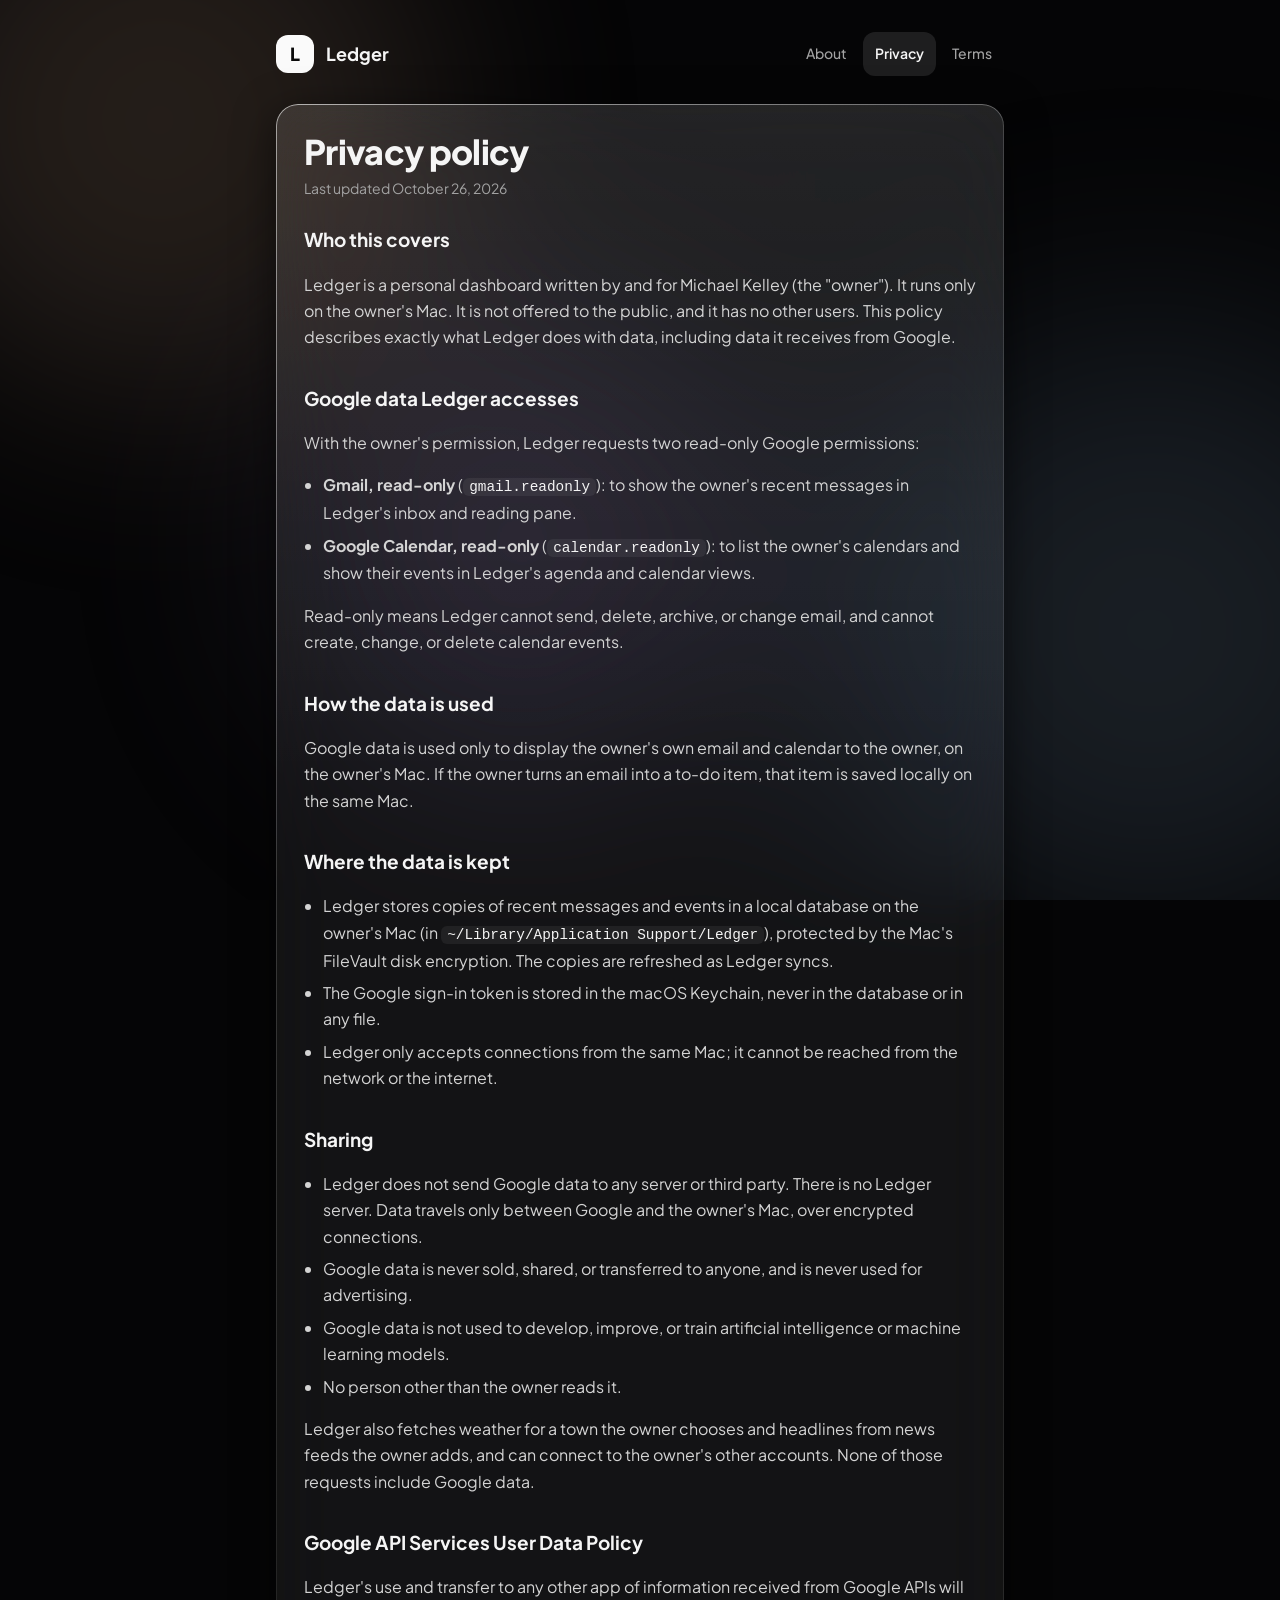
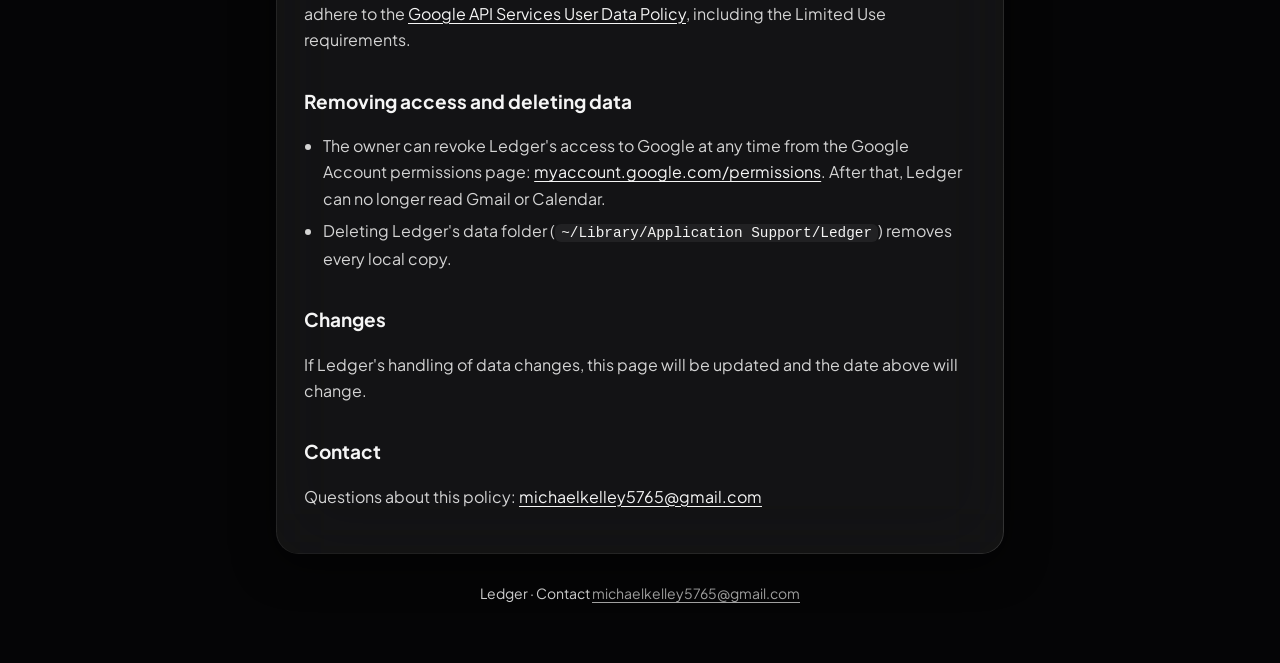
==== privacy/index.html @ 77232db5 "Ledger's public pages: homepage, privacy policy, terms Static pages in Ledger's black glass style fo" ====
<!doctype html>
<html lang="en">
  <head>
    <meta charset="utf-8" />
    <meta name="viewport" content="width=device-width, initial-scale=1" />
    <title>Privacy policy · Ledger</title>
    <meta name="description" content="How Ledger handles data, including read-only Google user data that stays on its owner's Mac." />
    <meta name="theme-color" content="#050506" />
    <link rel="icon" type="image/svg+xml" href="/favicon.svg" />
    <link rel="stylesheet" href="/styles.css" />
  </head>
  <body>
    <div class="backdrop" aria-hidden="true"><span></span><span></span><span></span></div>
    <div class="page">
      <header class="site">
        <a class="brand" href="/"><span class="mark" aria-hidden="true">L</span>Ledger</a>
        <nav class="site" aria-label="Site">
          <a href="/">About</a>
          <a href="/privacy/" aria-current="page">Privacy</a>
          <a href="/terms/">Terms</a>
        </nav>
      </header>
      <main class="glass">
        <h1>Privacy policy</h1>
        <p class="meta">Last updated October 26, 2026</p>

        <h2>Who this covers</h2>
        <p>Ledger is a personal dashboard written by and for Michael Kelley (the "owner"). It runs only on the owner's Mac. It is not offered to the public, and it has no other users. This policy describes exactly what Ledger does with data, including data it receives from Google.</p>

        <h2>Google data Ledger accesses</h2>
        <p>With the owner's permission, Ledger requests two read-only Google permissions:</p>
        <ul>
          <li><strong>Gmail, read-only</strong> (<code>gmail.readonly</code>): to show the owner's recent messages in Ledger's inbox and reading pane.</li>
          <li><strong>Google Calendar, read-only</strong> (<code>calendar.readonly</code>): to list the owner's calendars and show their events in Ledger's agenda and calendar views.</li>
        </ul>
        <p>Read-only means Ledger cannot send, delete, archive, or change email, and cannot create, change, or delete calendar events.</p>

        <h2>How the data is used</h2>
        <p>Google data is used only to display the owner's own email and calendar to the owner, on the owner's Mac. If the owner turns an email into a to-do item, that item is saved locally on the same Mac.</p>

        <h2>Where the data is kept</h2>
        <ul>
          <li>Ledger stores copies of recent messages and events in a local database on the owner's Mac (in <code>~/Library/Application Support/Ledger</code>), protected by the Mac's FileVault disk encryption. The copies are refreshed as Ledger syncs.</li>
          <li>The Google sign-in token is stored in the macOS Keychain, never in the database or in any file.</li>
          <li>Ledger only accepts connections from the same Mac; it cannot be reached from the network or the internet.</li>
        </ul>

        <h2>Sharing</h2>
        <ul>
          <li>Ledger does not send Google data to any server or third party. There is no Ledger server. Data travels only between Google and the owner's Mac, over encrypted connections.</li>
          <li>Google data is never sold, shared, or transferred to anyone, and is never used for advertising.</li>
          <li>Google data is not used to develop, improve, or train artificial intelligence or machine learning models.</li>
          <li>No person other than the owner reads it.</li>
        </ul>
        <p>Ledger also fetches weather for a town the owner chooses and headlines from news feeds the owner adds, and can connect to the owner's other accounts. None of those requests include Google data.</p>

        <h2>Google API Services User Data Policy</h2>
        <p>Ledger's use and transfer to any other app of information received from Google APIs will adhere to the <a href="https://developers.google.com/terms/api-services-user-data-policy">Google API Services User Data Policy</a>, including the Limited Use requirements.</p>

        <h2>Removing access and deleting data</h2>
        <ul>
          <li>The owner can revoke Ledger's access to Google at any time from the Google Account permissions page: <a href="https://myaccount.google.com/permissions">myaccount.google.com/permissions</a>. After that, Ledger can no longer read Gmail or Calendar.</li>
          <li>Deleting Ledger's data folder (<code>~/Library/Application Support/Ledger</code>) removes every local copy.</li>
        </ul>

        <h2>Changes</h2>
        <p>If Ledger's handling of data changes, this page will be updated and the date above will change.</p>

        <h2>Contact</h2>
        <p>Questions about this policy: <a href="mailto:michaelkelley5765@gmail.com">michaelkelley5765@gmail.com</a></p>
      </main>
      <footer class="site">
        <p>Ledger · Contact <a href="mailto:michaelkelley5765@gmail.com">michaelkelley5765@gmail.com</a></p>
      </footer>
    </div>
  </body>
</html>
---- styles.css ----
/*
 * Ledger's black glass look, for the public pages: the same page color,
 * frosted cards, specular rim, and muted warm/cool background as the app.
 * Static on purpose: no scripts, no animation.
 */

@font-face {
  font-family: "Plus Jakarta Sans";
  src: url("/fonts/plus-jakarta-sans.woff2") format("woff2");
  font-weight: 200 800;
  font-display: swap;
}

:root {
  color-scheme: dark;
  --bg: #050506;
  --fg: #f5f5f5;
  --muted: #a3a3a3;
  --soft: #d4d4d4;
  --card: rgba(255, 255, 255, 0.06);
  --shadow: 0 10px 40px rgba(0, 0, 0, 0.55);
  --edge-top: rgba(255, 255, 255, 0.16);
  --edge-bottom: rgba(0, 0, 0, 0.45);
  --line: rgba(255, 255, 255, 0.08);
  --primary-bg: #fafafa;
  --primary-fg: #0a0a0a;
}

* {
  box-sizing: border-box;
}

html {
  background: var(--bg);
}

body {
  margin: 0;
  min-height: 100vh;
  color: var(--fg);
  font-family: "Plus Jakarta Sans", -apple-system, BlinkMacSystemFont, system-ui, sans-serif;
  font-size: 16px;
  line-height: 1.65;
  -webkit-font-smoothing: antialiased;
}

/* Soft, blurred warm and cool shapes for the glass to frost. */
.backdrop {
  position: fixed;
  inset: 0;
  overflow: hidden;
  pointer-events: none;
  z-index: 0;
}

.backdrop span {
  position: absolute;
  border-radius: 50%;
}

.backdrop span:nth-child(1) { width: 560px; height: 560px; top: -160px; left: -120px; background: #a0806a; opacity: 0.2; filter: blur(110px); }
.backdrop span:nth-child(2) { width: 620px; height: 620px; top: 320px; right: -180px; background: #6a84a0; opacity: 0.2; filter: blur(130px); }
.backdrop span:nth-child(3) { width: 480px; height: 480px; bottom: 120px; left: 22%; background: #7e7299; opacity: 0.17; filter: blur(120px); }

.page {
  position: relative;
  z-index: 1;
  max-width: 760px;
  margin: 0 auto;
  padding: 32px 16px 48px;
}

header.site {
  display: flex;
  flex-wrap: wrap;
  align-items: center;
  justify-content: space-between;
  gap: 12px;
  margin-bottom: 28px;
}

.brand {
  display: flex;
  align-items: center;
  gap: 12px;
  color: var(--fg);
  text-decoration: none;
  font-weight: 700;
  font-size: 18px;
}

.brand .mark {
  display: flex;
  align-items: center;
  justify-content: center;
  width: 38px;
  height: 38px;
  border-radius: 12px;
  background: var(--primary-bg);
  color: var(--primary-fg);
  font-weight: 800;
}

nav.site {
  display: flex;
  flex-wrap: wrap;
  gap: 4px;
}

nav.site a {
  display: inline-flex;
  align-items: center;
  min-height: 44px;
  padding: 0 12px;
  border-radius: 12px;
  color: var(--muted);
  font-size: 14px;
  font-weight: 500;
  text-decoration: none;
}

nav.site a:hover {
  color: var(--fg);
}

nav.site a[aria-current="page"] {
  background: rgba(255, 255, 255, 0.1);
  color: var(--fg);
  font-weight: 600;
}

/* The glass card: frosted fill, lit top edge, shaded bottom edge, and a
   gradient rim brightest at the top-left. */
.glass {
  position: relative;
  isolation: isolate;
  background: var(--card);
  -webkit-backdrop-filter: blur(36px) saturate(180%);
  backdrop-filter: blur(36px) saturate(180%);
  border-radius: 22px;
  box-shadow: var(--shadow), inset 0 1px 0 var(--edge-top), inset 0 -1px 0 var(--edge-bottom);
  padding: 28px;
}

.glass::before {
  content: "";
  position: absolute;
  inset: 0;
  z-index: -1;
  padding: 1px;
  border-radius: inherit;
  background: linear-gradient(135deg, rgba(255, 255, 255, 0.55), rgba(255, 255, 255, 0.16) 28%, rgba(255, 255, 255, 0.05) 62%, rgba(255, 255, 255, 0.14));
  -webkit-mask: linear-gradient(#000 0 0) content-box, linear-gradient(#000 0 0);
  -webkit-mask-composite: xor;
  mask: linear-gradient(#000 0 0) content-box, linear-gradient(#000 0 0);
  mask-composite: exclude;
  pointer-events: none;
}

.glass::after {
  content: "";
  position: absolute;
  inset: 0;
  z-index: -1;
  border-radius: inherit;
  background: linear-gradient(180deg, rgba(255, 255, 255, 0.07), transparent 33%);
  pointer-events: none;
}

h1 {
  margin: 0 0 6px;
  font-size: 34px;
  line-height: 1.15;
  font-weight: 800;
  letter-spacing: -0.02em;
}

h2 {
  margin: 32px 0 8px;
  font-size: 19px;
  font-weight: 700;
}

h2:first-of-type {
  margin-top: 24px;
}

p,
li {
  color: var(--soft);
}

.lede {
  font-size: 18px;
  color: var(--soft);
  margin: 0;
}

.meta {
  margin: 0;
  color: var(--muted);
  font-size: 14px;
}

ul {
  padding-left: 1.2em;
}

li + li {
  margin-top: 6px;
}

a {
  color: var(--fg);
  text-underline-offset: 3px;
}

code {
  font-family: ui-monospace, SFMono-Regular, Menlo, monospace;
  font-size: 0.9em;
  color: var(--fg);
  background: rgba(255, 255, 255, 0.06);
  border-radius: 6px;
  padding: 1px 6px;
}

.links {
  display: flex;
  flex-wrap: wrap;
  gap: 10px;
  margin-top: 24px;
}

.button {
  display: inline-flex;
  align-items: center;
  min-height: 44px;
  padding: 0 18px;
  border-radius: 12px;
  background: var(--primary-bg);
  color: var(--primary-fg);
  font-weight: 700;
  font-size: 14px;
  text-decoration: none;
}

.button.ghost {
  background: rgba(255, 255, 255, 0.06);
  color: var(--fg);
  box-shadow: inset 0 1px 0 var(--edge-top), inset 0 0 0 1px rgba(255, 255, 255, 0.12);
}

footer.site {
  margin-top: 28px;
  color: var(--muted);
  font-size: 14px;
  text-align: center;
}

footer.site a {
  color: var(--muted);
}

:focus-visible {
  outline: 2px solid var(--fg);
  outline-offset: 2px;
}

@media (max-width: 560px) {
  .glass {
    padding: 22px;
  }

  h1 {
    font-size: 28px;
  }
}
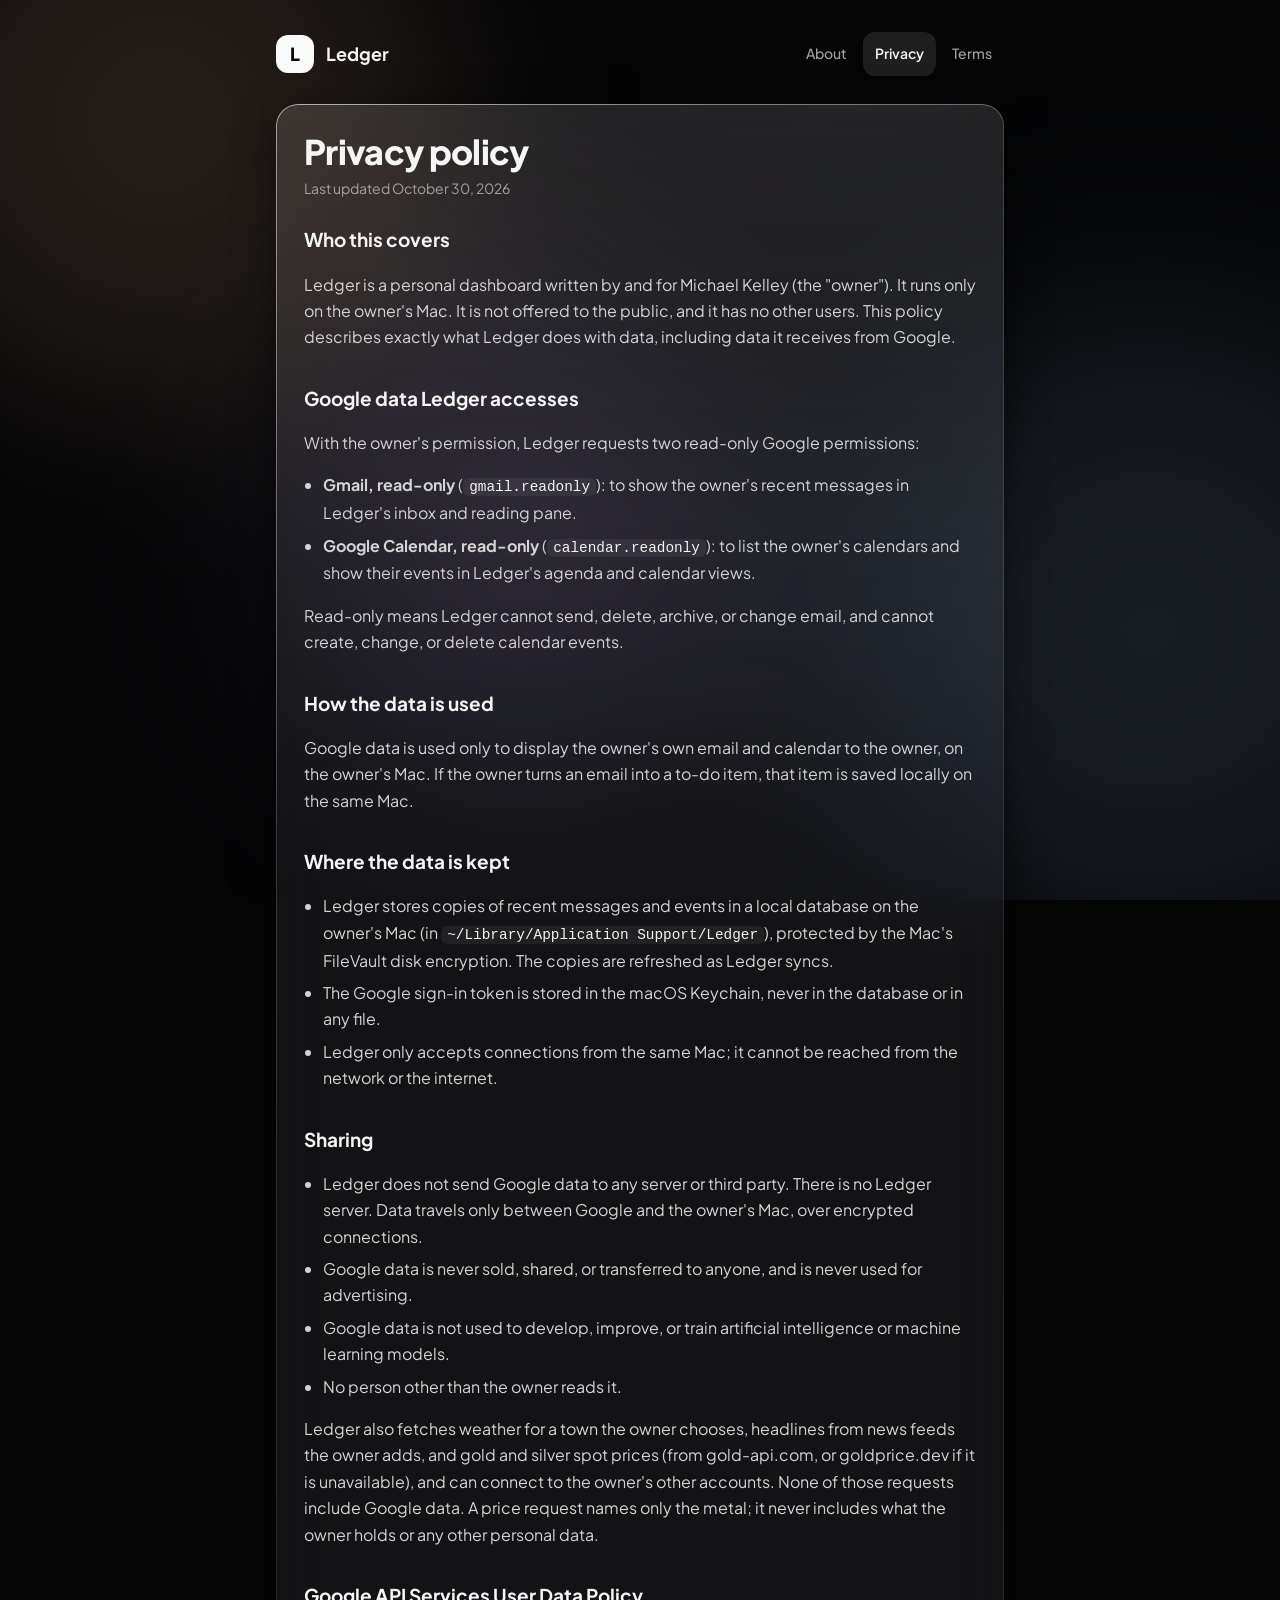
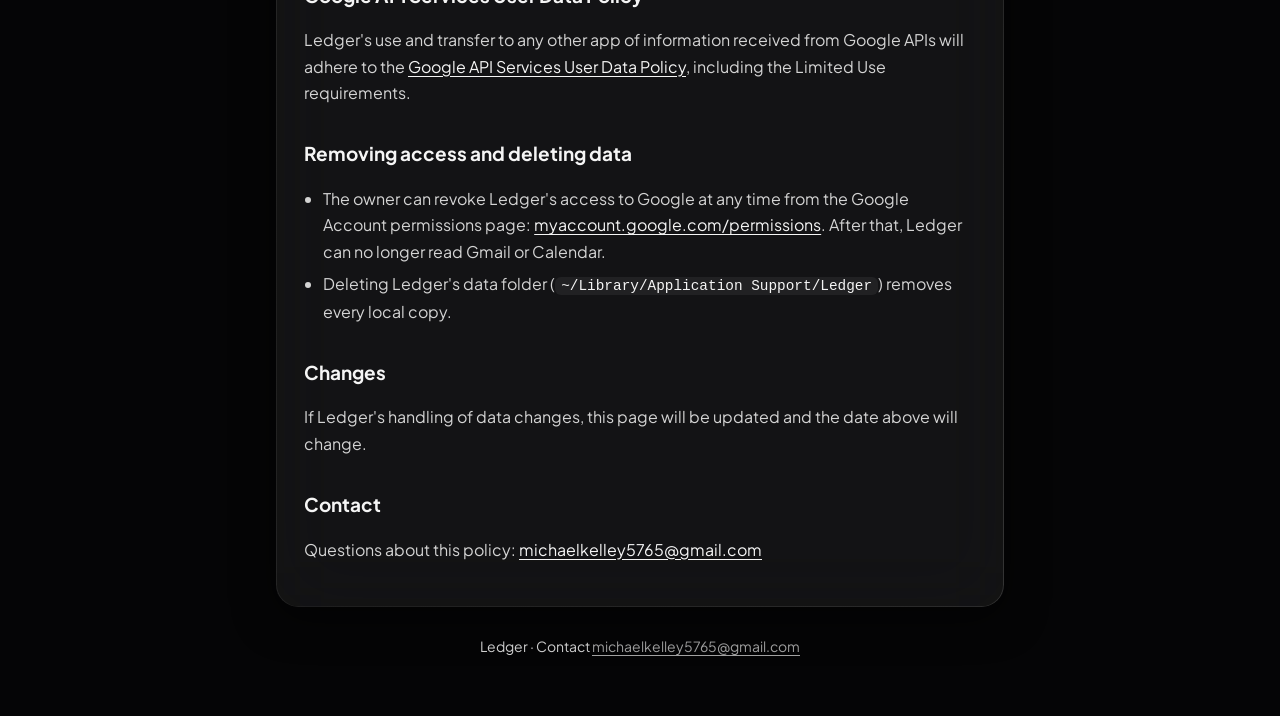
==== commit 998b375c: "Privacy policy: mention gold and silver spot prices Co-Authored-By: Claude Opus 5.5 <noreply@anthrop" ====
--- a/privacy/index.html
+++ b/privacy/index.html
@@ -22,7 +22,7 @@
       </header>
       <main class="glass">
         <h1>Privacy policy</h1>
-        <p class="meta">Last updated October 26, 2026</p>
+        <p class="meta">Last updated October 30, 2026</p>
 
         <h2>Who this covers</h2>
         <p>Ledger is a personal dashboard written by and for Michael Kelley (the "owner"). It runs only on the owner's Mac. It is not offered to the public, and it has no other users. This policy describes exactly what Ledger does with data, including data it receives from Google.</p>
@@ -52,7 +52,7 @@
           <li>Google data is not used to develop, improve, or train artificial intelligence or machine learning models.</li>
           <li>No person other than the owner reads it.</li>
         </ul>
-        <p>Ledger also fetches weather for a town the owner chooses and headlines from news feeds the owner adds, and can connect to the owner's other accounts. None of those requests include Google data.</p>
+        <p>Ledger also fetches weather for a town the owner chooses, headlines from news feeds the owner adds, and gold and silver spot prices (from gold-api.com, or goldprice.dev if it is unavailable), and can connect to the owner's other accounts. None of those requests include Google data. A price request names only the metal; it never includes what the owner holds or any other personal data.</p>
 
         <h2>Google API Services User Data Policy</h2>
         <p>Ledger's use and transfer to any other app of information received from Google APIs will adhere to the <a href="https://developers.google.com/terms/api-services-user-data-policy">Google API Services User Data Policy</a>, including the Limited Use requirements.</p>
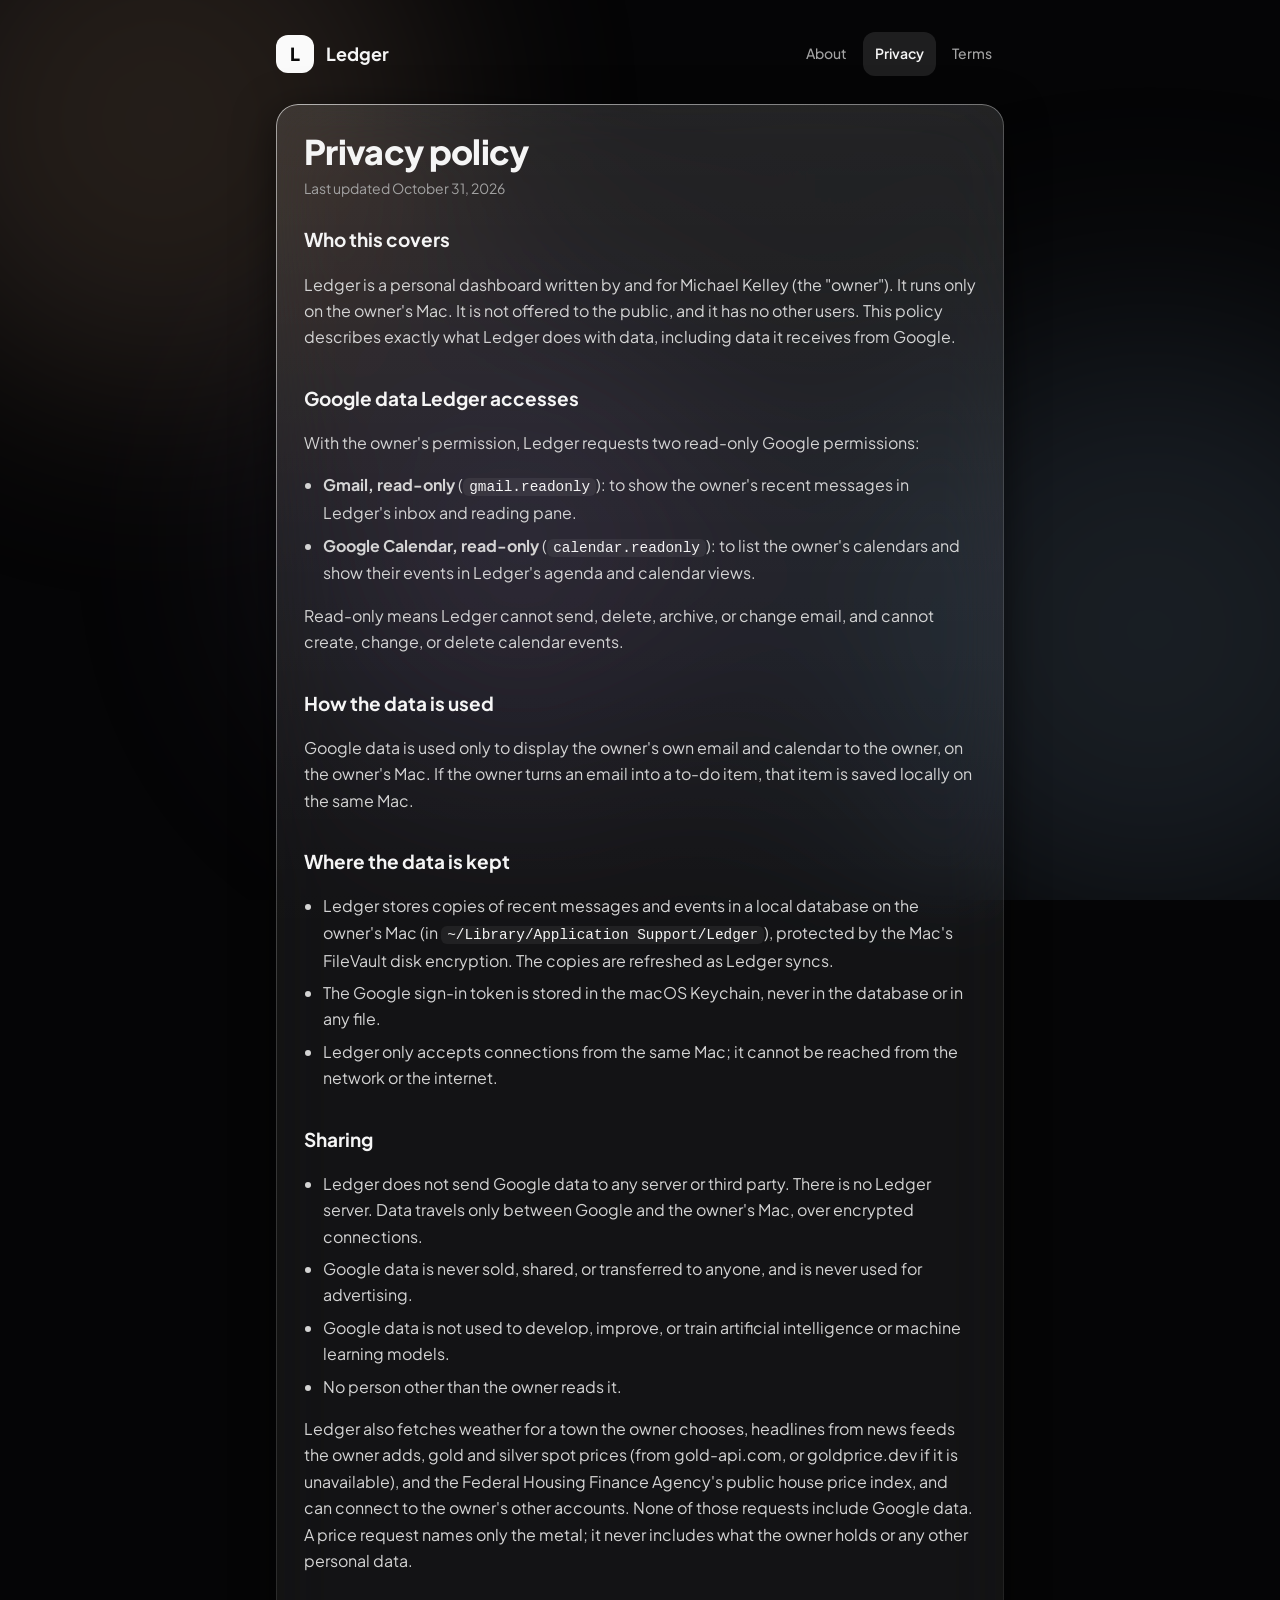
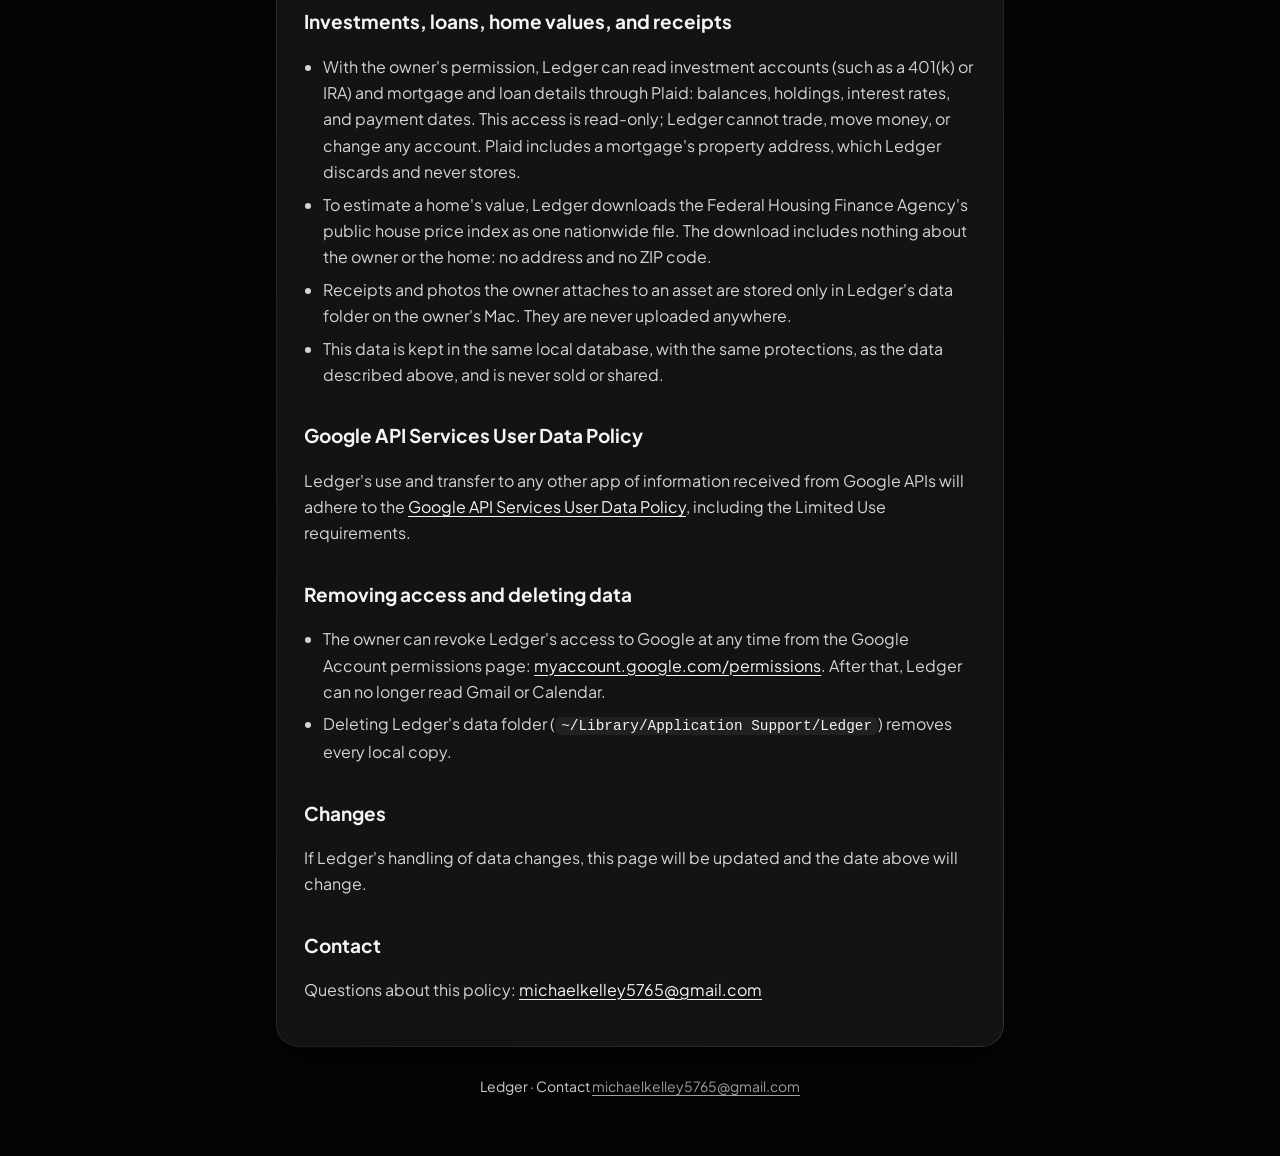
==== commit f88bc0ee: "Privacy policy: investments, loans, home value index, and local receipts Co-Authored-By: Claude Opus" ====
--- a/privacy/index.html
+++ b/privacy/index.html
@@ -22,7 +22,7 @@
       </header>
       <main class="glass">
         <h1>Privacy policy</h1>
-        <p class="meta">Last updated October 30, 2026</p>
+        <p class="meta">Last updated October 31, 2026</p>
 
         <h2>Who this covers</h2>
         <p>Ledger is a personal dashboard written by and for Michael Kelley (the "owner"). It runs only on the owner's Mac. It is not offered to the public, and it has no other users. This policy describes exactly what Ledger does with data, including data it receives from Google.</p>
@@ -52,7 +52,15 @@
           <li>Google data is not used to develop, improve, or train artificial intelligence or machine learning models.</li>
           <li>No person other than the owner reads it.</li>
         </ul>
-        <p>Ledger also fetches weather for a town the owner chooses, headlines from news feeds the owner adds, and gold and silver spot prices (from gold-api.com, or goldprice.dev if it is unavailable), and can connect to the owner's other accounts. None of those requests include Google data. A price request names only the metal; it never includes what the owner holds or any other personal data.</p>
+        <p>Ledger also fetches weather for a town the owner chooses, headlines from news feeds the owner adds, gold and silver spot prices (from gold-api.com, or goldprice.dev if it is unavailable), and the Federal Housing Finance Agency's public house price index, and can connect to the owner's other accounts. None of those requests include Google data. A price request names only the metal; it never includes what the owner holds or any other personal data.</p>
+
+        <h2>Investments, loans, home values, and receipts</h2>
+        <ul>
+          <li>With the owner's permission, Ledger can read investment accounts (such as a 401(k) or IRA) and mortgage and loan details through Plaid: balances, holdings, interest rates, and payment dates. This access is read-only; Ledger cannot trade, move money, or change any account. Plaid includes a mortgage's property address, which Ledger discards and never stores.</li>
+          <li>To estimate a home's value, Ledger downloads the Federal Housing Finance Agency's public house price index as one nationwide file. The download includes nothing about the owner or the home: no address and no ZIP code.</li>
+          <li>Receipts and photos the owner attaches to an asset are stored only in Ledger's data folder on the owner's Mac. They are never uploaded anywhere.</li>
+          <li>This data is kept in the same local database, with the same protections, as the data described above, and is never sold or shared.</li>
+        </ul>
 
         <h2>Google API Services User Data Policy</h2>
         <p>Ledger's use and transfer to any other app of information received from Google APIs will adhere to the <a href="https://developers.google.com/terms/api-services-user-data-policy">Google API Services User Data Policy</a>, including the Limited Use requirements.</p>
